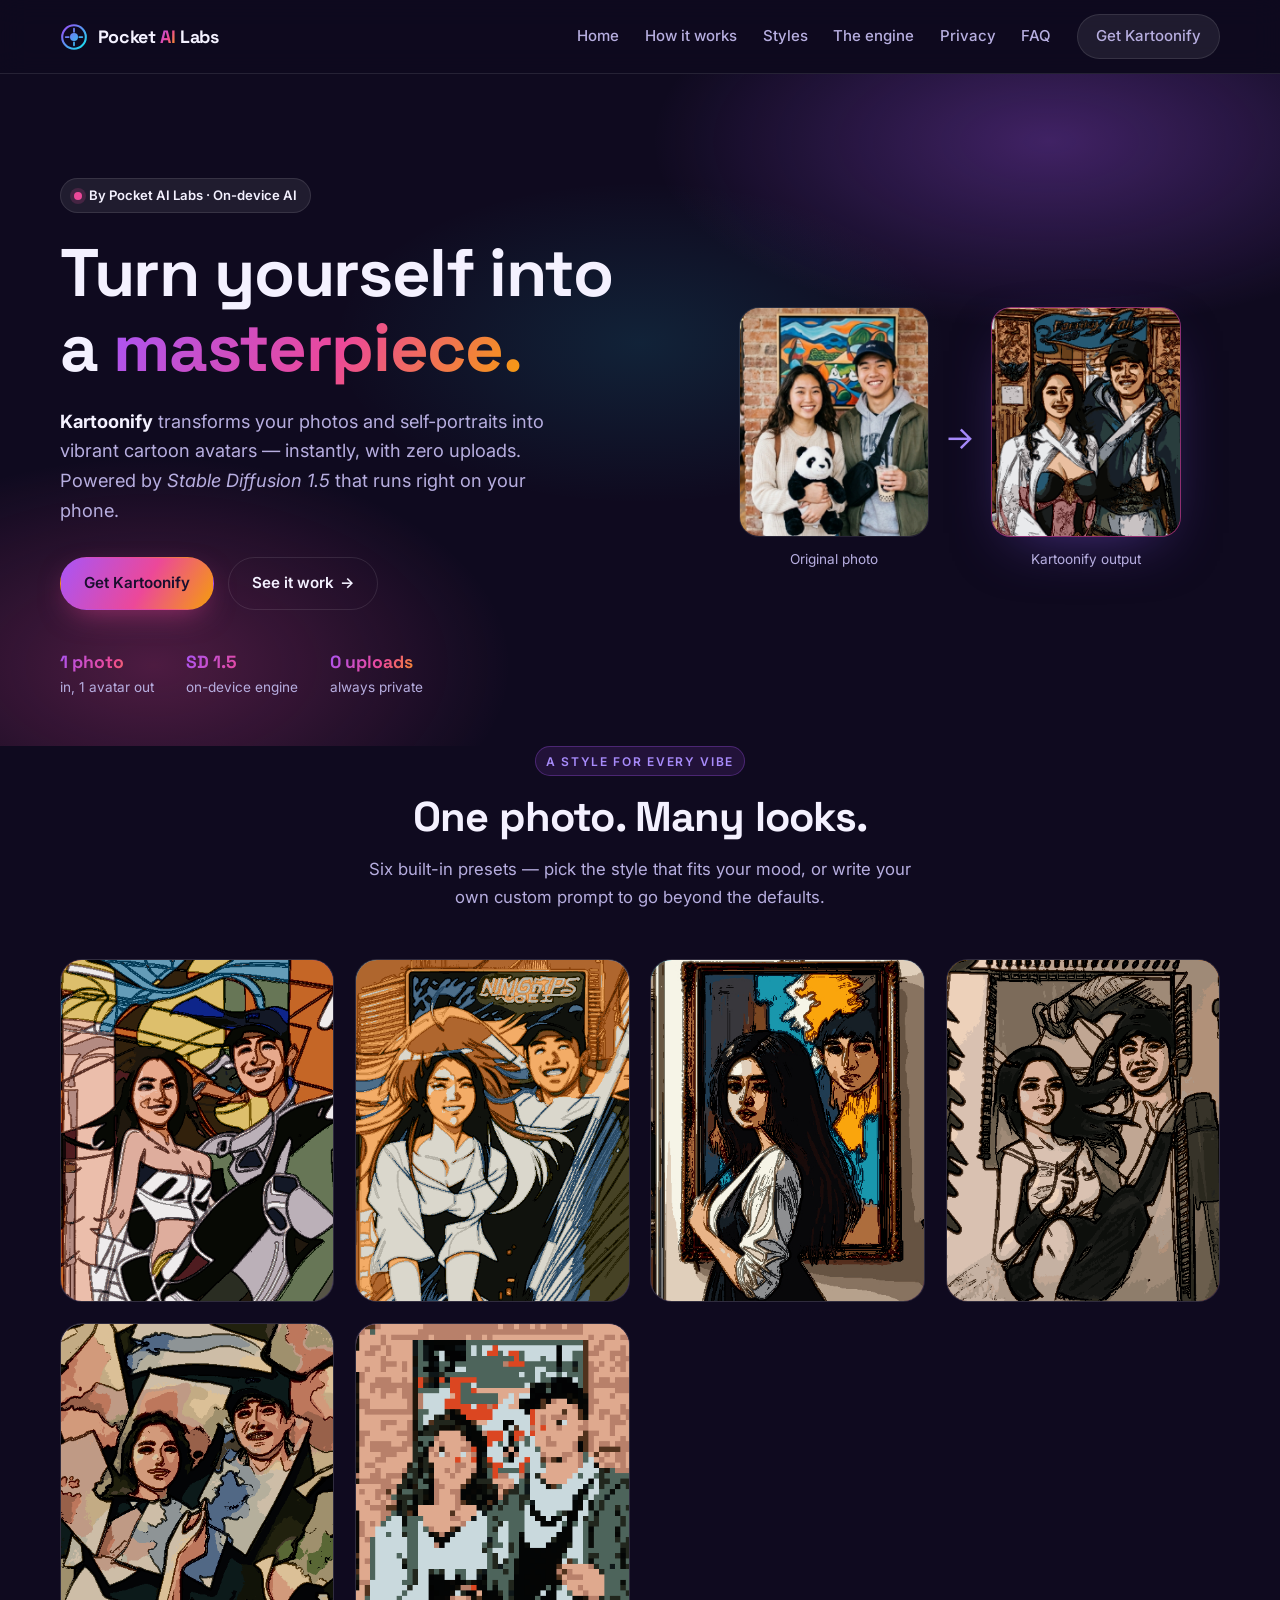
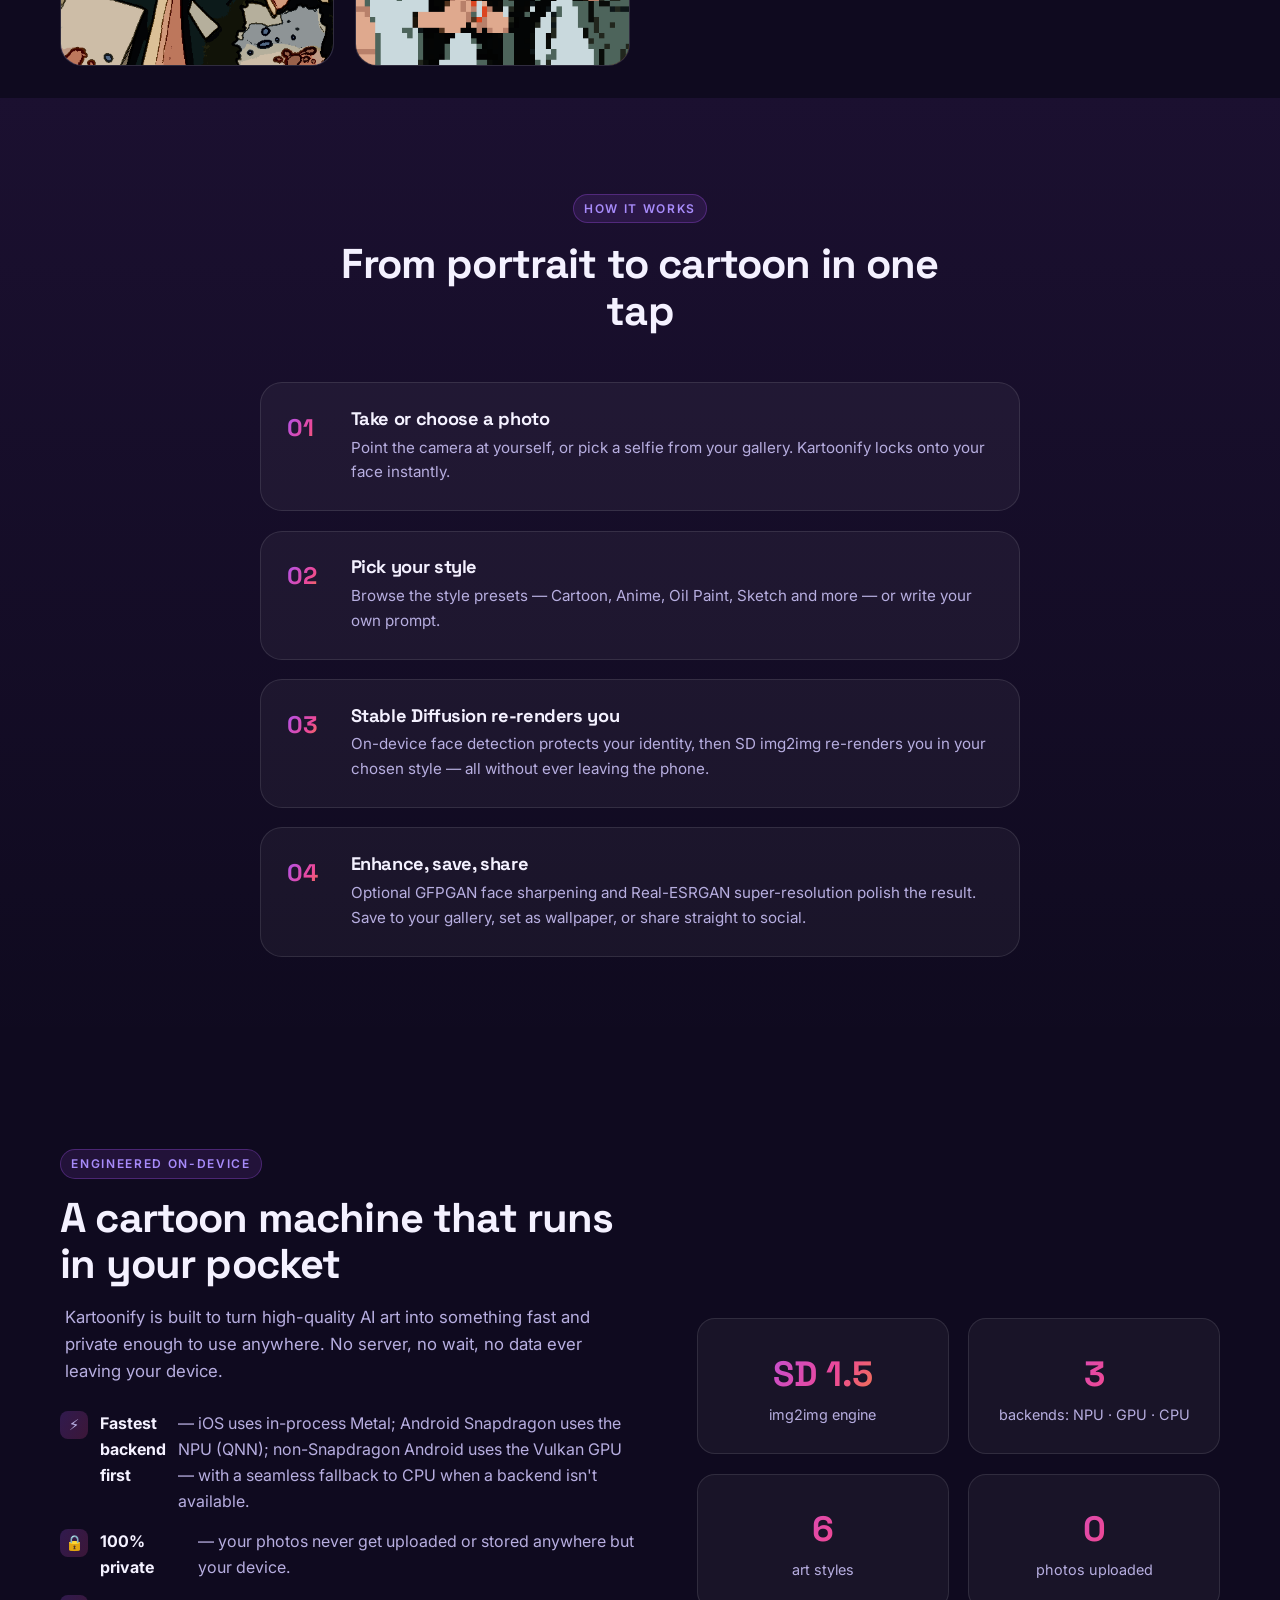
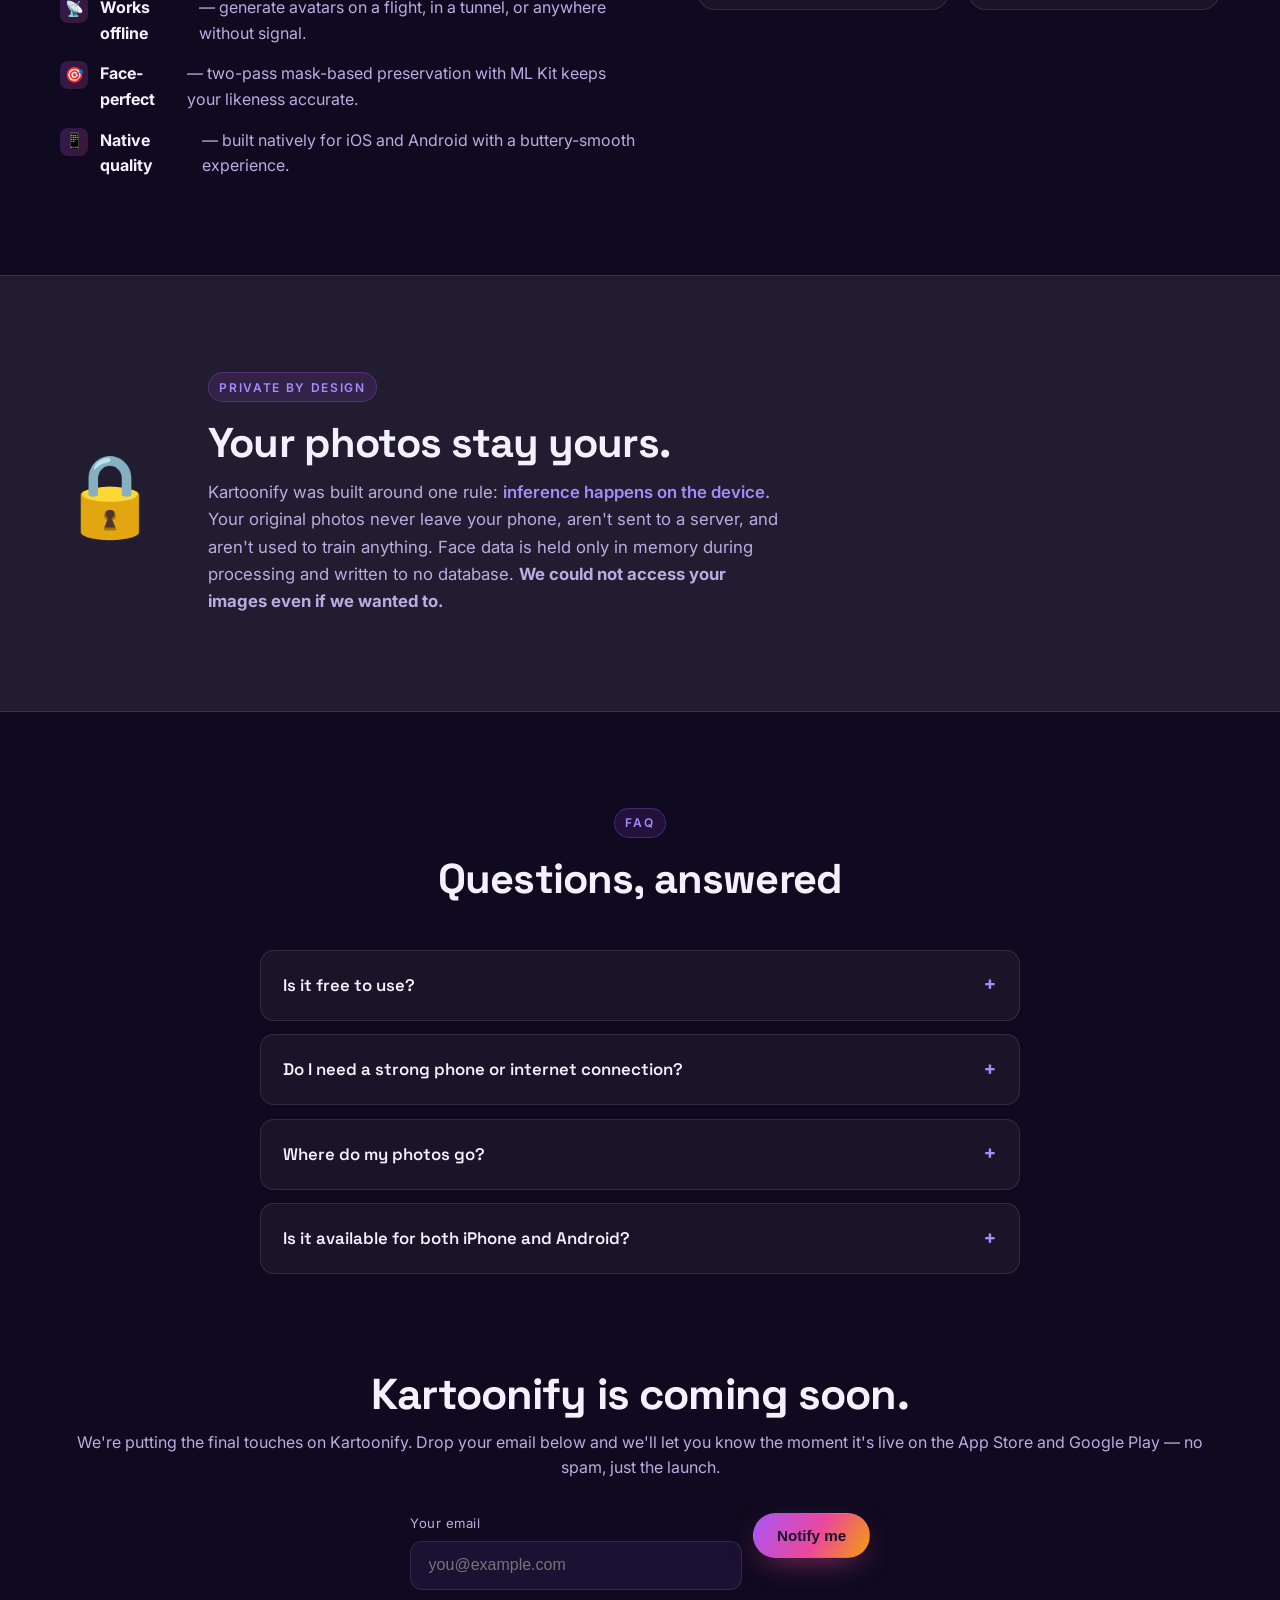
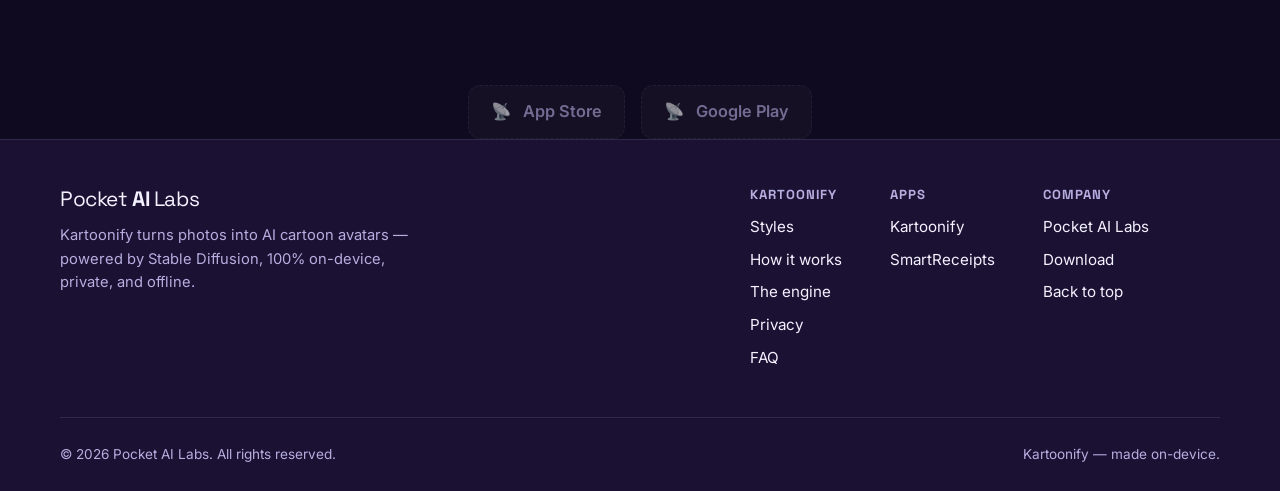
==== cartoonify.html @ 5938d462 "Initial commit" ====
<!DOCTYPE html>
<html lang="en">
<head>
  <meta charset="UTF-8" />
  <meta name="viewport" content="width=device-width, initial-scale=1.0" />
  <meta name="description" content="Kartoonify turns your photos and self-portraits into stunning AI cartoons — driven by Stable Diffusion 1.5, running entirely on-device on iPhone or Android, instantly and privately." />
  <meta name="theme-color" content="#7C3AED" />
  <title>Kartoonify — AI Cartoon Avatars · by Pocket AI Labs</title>
  <link rel="preconnect" href="https://fonts.googleapis.com" />
  <link rel="preconnect" href="https://fonts.gstatic.com" crossorigin />
  <link href="https://fonts.googleapis.com/css2?family=Inter:wght@400;500;600;700;800&family=Space+Grotesk:wght@500;600;700;800&display=swap" rel="stylesheet" />
  <link rel="stylesheet" href="cartoonify.css" />
</head>
<body>
  <header class="site-header">
    <div class="container header-inner">
      <a href="index.html" class="brand" aria-label="Pocket AI Labs home">
        <span class="brand-mark" aria-hidden="true">
          <svg viewBox="0 0 32 32" width="28" height="28" fill="none">
            <circle cx="16" cy="16" r="13.5" stroke="url(#g)" stroke-width="2.4"/>
            <circle cx="16" cy="16" r="4.6" fill="url(#g)"/>
            <path d="M16 6.5v3.5M16 22v3.5M6.5 16H10M22 16h3.5" stroke="url(#g)" stroke-width="2" stroke-linecap="round"/>
            <defs>
              <linearGradient id="g" x1="6" y1="6" x2="26" y2="26" gradientUnits="userSpaceOnUse">
                <stop stop-color="#8B5CF6"/><stop offset="1" stop-color="#22D3EE"/>
              </linearGradient>
            </defs>
          </svg>
        </span>
        <span class="brand-name">Pocket <b>AI</b> Labs</span>
      </a>

      <nav class="main-nav" id="mainNav" aria-label="Site">
        <a href="index.html">Home</a>
        <a href="#how">How it works</a>
        <a href="#styles">Styles</a>
        <a href="#engine">The engine</a>
        <a href="#privacy">Privacy</a>
        <a href="#faq">FAQ</a>
        <a href="#get" class="btn btn-sm btn-soft">Get Kartoonify</a>
      </nav>

      <button class="nav-toggle" id="navToggle" aria-expanded="false" aria-controls="mainNav" aria-label="Toggle menu">
        <span></span><span></span><span></span>
      </button>
    </div>
  </header>

  <main>
    <!-- Hero -->
    <section class="hero">
      <div class="hero-glow" aria-hidden="true"></div>
      <div class="container hero-inner">
        <div class="hero-copy">
          <span class="pill"><span class="pill-dot" aria-hidden="true"></span> By Pocket AI Labs · On-device AI</span>
          <h1>Turn yourself into a <span class="grad-text">masterpiece.</span></h1>
          <p class="lede">
            <strong>Kartoonify</strong> transforms your photos and self-portraits into vibrant
            cartoon avatars &mdash; instantly, with zero uploads. Powered by <em>Stable Diffusion
            1.5</em> that runs right on your phone.
          </p>
          <div class="hero-cta">
            <a href="#get" class="btn btn-primary">Get Kartoonify</a>
            <a href="#preview" class="btn btn-ghost">See it work <span aria-hidden="true">&rarr;</span></a>
          </div>
          <ul class="hero-points">
            <li><b>1 photo</b><span>in, 1 avatar out</span></li>
            <li><b>SD 1.5</b><span>on-device engine</span></li>
            <li><b>0 uploads</b><span>always private</span></li>
          </ul>
        </div>

        <div class="hero-visual" id="preview" aria-label="Before and after preview">
          <div class="comparison">
            <figure class="compare-side before">
              <img class="avatar-placeholder" src="assets/images/kartoonify/original_512.png" alt="Original photo used in the Cartoonify demo" width="190" height="230" loading="lazy" />
              <figcaption>Original photo</figcaption>
            </figure>
            <div class="arrow" aria-hidden="true">&rarr;</div>
            <figure class="compare-side after">
              <img class="avatar-placeholder filled" src="assets/images/kartoonify/fantasy_512.png" alt="Kartoonify output rendered from the original photo" width="190" height="230" loading="lazy" />
              <figcaption>Kartoonify output</figcaption>
            </figure>
          </div>
        </div>
      </div>
    </section>

    <!-- Style gallery -->
    <section class="container gallery-session" id="styles">
      <div class="section-head">
        <span class="kicker">A style for every vibe</span>
        <h2>One photo. Many looks.</h2>
        <p class="section-sub">Six built-in presets &mdash; pick the style that fits your mood, or write your own custom prompt to go beyond the defaults.</p>
      </div>
      <div class="style-grid">
        <figure class="style-card s1"><img class="style-img" src="assets/images/kartoonify/cartoon_512.png" alt="Cartoon style output" width="220" height="275" loading="lazy" /><figcaption><b>Cartoon</b><span>Blocky colors &amp; crisp outlines</span></figcaption></figure>
        <figure class="style-card s2"><img class="style-img" src="assets/images/kartoonify/anime_512.png" alt="Anime style output" width="220" height="275" loading="lazy" /><figcaption><b>Anime</b><span>Bright-eyed, big-haired animation</span></figcaption></figure>
        <figure class="style-card s3"><img class="style-img" src="assets/images/kartoonify/oil_painting_512.png" alt="Oil Paint style output" width="220" height="275" loading="lazy" /><figcaption><b>Oil Paint</b><span>Rich, textured painterly strokes</span></figcaption></figure>
        <figure class="style-card s4"><img class="style-img" src="assets/images/kartoonify/sketch_512.png" alt="Sketch style output" width="220" height="275" loading="lazy" /><figcaption><b>Sketch</b><span>Finely rendered graphite line-art</span></figcaption></figure>
        <figure class="style-card s5"><img class="style-img" src="assets/images/kartoonify/water_color_512.png" alt="Water Color style output" width="220" height="275" loading="lazy" /><figcaption><b>Water Color</b><span>Soft, blended watercolor washes</span></figcaption></figure>
        <figure class="style-card s6"><img class="style-img" src="assets/images/kartoonify/pixel_art_512.png" alt="Pixel Art style output" width="220" height="275" loading="lazy" /><figcaption><b>Pixel Art</b><span>Retro 8-bit style pixelation</span></figcaption></figure>
      </div>
    </section>

    <!-- How it works -->
    <section class="session dark" id="how">
      <div class="container">
        <div class="section-head">
          <span class="kicker">How it works</span>
          <h2>From portrait to cartoon in one tap</h2>
        </div>
        <ol class="steps">
          <li class="step">
            <span class="step-n">01</span>
            <div>
              <h3>Take or choose a photo</h3>
              <p>Point the camera at yourself, or pick a selfie from your gallery. Kartoonify locks onto your face instantly.</p>
            </div>
          </li>
          <li class="step">
            <span class="step-n">02</span>
            <div>
              <h3>Pick your style</h3>
              <p>Browse the style presets — Cartoon, Anime, Oil Paint, Sketch and more — or write your own prompt.</p>
            </div>
          </li>
          <li class="step">
            <span class="step-n">03</span>
            <div>
              <h3>Stable Diffusion re-renders you</h3>
              <p>On-device face detection protects your identity, then SD img2img re-renders you in your chosen style &mdash; all without ever leaving the phone.</p>
            </div>
          </li>
          <li class="step">
            <span class="step-n">04</span>
            <div>
              <h3>Enhance, save, share</h3>
              <p>Optional GFPGAN face sharpening and Real-ESRGAN super-resolution polish the result. Save to your gallery, set as wallpaper, or share straight to social.</p>
            </div>
          </li>
        </ol>
      </div>
    </section>

    <!-- Engine / performance -->
    <section class="session perf" id="engine">
      <div class="container perf-inner">
        <div class="perf-copy">
          <span class="kicker">Engineered on-device</span>
          <h2>A cartoon machine that runs in your pocket</h2>
          <p class="section-sub">
            Kartoonify is built to turn high-quality AI art into something fast and private
            enough to use anywhere. No server, no wait, no data ever leaving your device.
          </p>
          <ul class="check-list">
            <li><span class="tick" aria-hidden="true">⚡</span> <b>Fastest backend first</b> &mdash; iOS uses in-process Metal; Android Snapdragon uses the NPU (QNN); non-Snapdragon Android uses the Vulkan GPU — with a seamless fallback to CPU when a backend isn't available.</li>
            <li><span class="tick" aria-hidden="true">🔒</span> <b>100% private</b> &mdash; your photos never get uploaded or stored anywhere but your device.</li>
            <li><span class="tick" aria-hidden="true">📡</span> <b>Works offline</b> &mdash; generate avatars on a flight, in a tunnel, or anywhere without signal.</li>
            <li><span class="tick" aria-hidden="true">🎯</span> <b>Face-perfect</b> &mdash; two-pass mask-based preservation with ML Kit keeps your likeness accurate.</li>
            <li><span class="tick" aria-hidden="true">📱</span> <b>Native quality</b> &mdash; built natively for iOS and Android with a buttery-smooth experience.</li>
          </ul>
        </div>
        <div class="perf-stats">
          <div class="stat"><b>SD 1.5</b><span>img2img engine</span></div>
          <div class="stat"><b>3</b><span>backends: NPU · GPU · CPU</span></div>
          <div class="stat"><b>6</b><span>art styles</span></div>
          <div class="stat"><b>0</b><span>photos uploaded</span></div>
        </div>
      </div>
    </section>

    <!-- Privacy -->
    <section class="session privacy" id="privacy">
      <div class="container privacy-inner">
        <div class="privacy-ico" aria-hidden="true">🔒</div>
        <div>
          <span class="kicker">Private by design</span>
          <h2>Your photos stay yours.</h2>
          <p class="section-sub">
            Kartoonify was built around one rule: <em>inference happens on the device.</em>
            Your original photos never leave your phone, aren't sent to a server, and aren't
            used to train anything. Face data is held only in memory during processing and
            written to no database. <strong>We could not access your images even if we wanted to.</strong>
          </p>
        </div>
      </div>
    </section>

    <!-- FAQ -->
    <section class="session faq" id="faq">
      <div class="container narrow">
        <div class="section-head">
          <span class="kicker">FAQ</span>
          <h2>Questions, answered</h2>
        </div>
        <div class="faq-list">
          <details class="faq-item">
            <summary>Is it free to use?</summary>
            <p>Kartoonify is free to download with a set of starter styles. Unlock every preset and unlimited generations with a one-time purchase.</p>
          </details>
          <details class="faq-item">
            <summary>Do I need a strong phone or internet connection?</summary>
            <p>Nope. The AI runs entirely on your device via its fastest engine (Metal, NPU, or GPU) and automatically falls back to the CPU on older phones. It works fully offline — on first launch it downloads the ~1&nbsp;GB model once, then everything runs locally.</p>
          </details>
          <details class="faq-item">
            <summary>Where do my photos go?</summary>
            <p>Nowhere. All processing happens on your phone &mdash; no uploads, no cloud storage. Generated avatars live only in your camera roll, and any analytics are limited to non-image usage data.</p>
          </details>
          <details class="faq-item">
            <summary>Is it available for both iPhone and Android?</summary>
            <p>Yes. Kartoonify is built natively for iOS and Android, so you get the same private, on-device experience on either platform.</p>
          </details>
        </div>
      </div>
    </section>

    <!-- CTA -->
    <section class="section cta" id="get">
      <div class="container cta-inner">
        <h2>Kartoonify is coming soon.</h2>
        <p>We're putting the final touches on Kartoonify. Drop your email below and we'll let you know the moment it's live on the App Store and Google Play &mdash; no spam, just the launch.</p>
        <form class="notify-form" id="notifyForm" novalidate>
          <div class="field">
            <label for="notifyEmail">Your email</label>
            <input type="email" id="notifyEmail" name="notifyEmail" placeholder="you@example.com" autocomplete="email" required aria-label="Email for launch notification" />
            <span class="form-error" id="notifyError" role="alert"></span>
          </div>
          <button type="submit" class="btn btn-primary btn-lg">Notify me</button>
        </form>
        <p class="form-status" id="notifyStatus" role="status"></p>
        <div class="store-buttons">
          <span class="store-btn disabled" aria-label="Coming soon to the Apple App Store">
            <span aria-hidden="true">&#128225;</span>
            <span>App Store</span>
          </span>
          <span class="store-btn disabled" aria-label="Coming soon to Google Play">
            <span aria-hidden="true">&#128225;</span>
            <span>Google Play</span>
          </span>
        </div>
      </div>
    </section>
  </main>

  <footer class="site-footer">
    <div class="container footer-inner">
      <div class="footer-brand">
        <a href="index.html" class="brand-name">Pocket <b>AI</b> Labs</a>
        <p>Kartoonify turns photos into AI cartoon avatars &mdash; powered by Stable Diffusion, 100% on-device, private, and offline.</p>
      </div>
      <nav class="footer-nav" aria-label="Footer">
        <div>
          <h4>Kartoonify</h4>
          <a href="#styles">Styles</a>
          <a href="#how">How it works</a>
          <a href="#engine">The engine</a>
          <a href="#privacy">Privacy</a>
          <a href="#faq">FAQ</a>
        </div>
        <div>
          <h4>Apps</h4>
          <a href="cartoonify.html">Kartoonify</a>
          <a href="smartreceipts.html">SmartReceipts</a>
        </div>
        <div>
          <h4>Company</h4>
          <a href="index.html">Pocket AI Labs</a>
          <a href="#get">Download</a>
          <a href="#top">Back to top</a>
        </div>
      </nav>
    </div>
    <div class="container footer-bottom">
      <p>&copy; <span id="year"></span> Pocket AI Labs. All rights reserved.</p>
      <p class="footer-note">Kartoonify — made on-device.</p>
    </div>
  </footer>

  <script src="js/main.js"></script>
</body>
</html>
---- cartoonify.css ----
/* Kartoonify page — dedicated stylesheet (no dependency on homepage styles) */

:root {
  --bg: #0f0a1f;
  --bg-2: #1a1133;
  --surface: rgba(255, 255, 255, 0.045);
  --surface-2: rgba(255, 255, 255, 0.075);
  --line: rgba(255, 255, 255, 0.1);
  --text: #f4f1ff;
  --muted: #b7aee0;
  --violet: #8b5cf6;
  --violet-2: #a78bfa;
  --pink: #ec4899;
  --cyan: #22d3ee;
  --grad: linear-gradient(120deg, #a855f7 0%, #ec4899 55%, #f59e0b 100%);
  --grad-soft: linear-gradient(120deg, rgba(168,85,247,0.22), rgba(236,72,153,0.2));
  --radius: 22px;
  --maxw: 1160px;
  --ease: cubic-bezier(0.22, 1, 0.36, 1);
  --shadow: 0 20px 60px -24px rgba(138, 92, 246, 0.5);
  --shadow-sm: 0 8px 26px -14px rgba(0, 0, 0, 0.6);
}

* { box-sizing: border-box; margin: 0; padding: 0; }
html { scroll-behavior: smooth; }

body {
  font-family: "Inter", system-ui, -apple-system, sans-serif;
  background: var(--bg);
  color: var(--text);
  line-height: 1.62;
  -webkit-font-smoothing: antialiased;
  overflow-x: hidden;
}

.container { width: min(var(--maxw), 92%); margin-inline: auto; }
.container.narrow { max-width: 760px; }

h1, h2, h3, h4, .brand-name {
  font-family: "Space Grotesk", "Inter", sans-serif;
  line-height: 1.12; letter-spacing: -0.02em;
}

a { color: inherit; text-decoration: none; }

.grad-text {
  background: var(--grad);
  -webkit-background-clip: text; background-clip: text; color: transparent;
}

/* ---------- Buttons ---------- */
.btn {
  display: inline-flex; align-items: center; justify-content: center; gap: 0.4em;
  font-weight: 600; font-size: 0.95rem; padding: 0.85em 1.5em; border-radius: 999px;
  cursor: pointer; border: 1px solid transparent;
  transition: transform 0.25s var(--ease), box-shadow 0.25s var(--ease), background 0.25s;
  white-space: nowrap;
}
.btn:active { transform: translateY(1px) scale(0.99); }
.btn-primary {
  background: var(--grad); color: #1a0f2e;
  box-shadow: 0 10px 30px -10px rgba(236, 72, 153, 0.6);
}
.btn-primary:hover { transform: translateY(-2px); box-shadow: 0 16px 40px -10px rgba(168, 85, 247, 0.7); }
.btn-ghost { background: transparent; border-color: var(--line); color: var(--text); }
.btn-ghost:hover { border-color: var(--violet-2); background: var(--surface); }
.btn-sm { padding: 0.6em 1.2em; font-size: 0.88rem; }
.btn-soft {
  background: var(--surface-2); border-color: var(--line); color: var(--text);
}
.btn-soft:hover { background: var(--violet-2); color: #1a0f2e; transform: translateY(-2px); }

/* ---------- Header ---------- */
.site-header {
  position: sticky; top: 0; z-index: 50;
  backdrop-filter: blur(14px);
  background: rgba(15, 10, 31, 0.72);
  border-bottom: 1px solid var(--line);
}
.header-inner { display: flex; align-items: center; justify-content: space-between; padding: 0.9rem 0; gap: 1rem; }
.brand { display: flex; align-items: center; gap: 0.6rem; font-weight: 700; font-size: 1.12rem; }
.brand b { background: var(--grad); -webkit-background-clip: text; background-clip: text; color: transparent; }
.brand-mark { display: grid; place-items: center; }
.main-nav { display: flex; gap: 1.6rem; align-items: center; }
.main-nav a { color: var(--muted); font-weight: 500; font-size: 0.94rem; transition: color 0.2s; }
.main-nav a:hover { color: var(--text); }
.nav-toggle { display: none; flex-direction: column; gap: 5px; background: none; border: 0; cursor: pointer; padding: 6px; }
.nav-toggle span { width: 24px; height: 2px; background: var(--text); border-radius: 2px; transition: 0.3s; }

/* ---------- Hero ---------- */
.hero { position: relative; padding: clamp(3.5rem, 9vw, 6.5rem) 0 3rem; overflow: hidden; }
.hero-glow {
  position: absolute; inset: 0; z-index: -1; pointer-events: none;
  background:
    radial-gradient(50% 45% at 82% 10%, rgba(168, 85, 247, 0.32), transparent 62%),
    radial-gradient(45% 50% at 12% 88%, rgba(236, 72, 153, 0.28), transparent 62%),
    radial-gradient(40% 40% at 50% 40%, rgba(34, 211, 238, 0.12), transparent 60%);
}
.hero-inner { display: grid; grid-template-columns: 1.05fr 0.95fr; gap: clamp(2rem, 5vw, 4rem); align-items: center; }
.pill {
  display: inline-flex; align-items: center; gap: 0.5em; font-size: 0.82rem; font-weight: 600;
  color: var(--text); background: var(--surface-2); border: 1px solid var(--line);
  padding: 0.45em 1em; border-radius: 999px; margin-bottom: 1.4rem;
}
.pill-dot { width: 8px; height: 8px; border-radius: 50%; background: var(--pink); box-shadow: 0 0 0 4px rgba(236, 72, 153, 0.18); }
.hero-copy h1 { font-size: clamp(2.6rem, 6vw, 4.2rem); margin-bottom: 1.3rem; }
.lede { font-size: 1.14rem; color: var(--muted); max-width: 47ch; margin-bottom: 2rem; }
.lede strong { color: var(--text); font-weight: 700; }
.hero-cta { display: flex; gap: 0.9rem; flex-wrap: wrap; margin-bottom: 2.4rem; }
.hero-points { display: flex; gap: 2rem; flex-wrap: wrap; list-style: none; }
.hero-points li { display: flex; flex-direction: column; }
.hero-points b { font-family: "Space Grotesk", sans-serif; font-size: 1.1rem; background: var(--grad); -webkit-background-clip: text; background-clip: text; color: transparent; }
.hero-points span { color: var(--muted); font-size: 0.85rem; }

/* Comparison preview */
.hero-visual { display: grid; place-items: center; }
.comparison { display: flex; align-items: center; gap: 1rem; }
.compare-side { text-align: center; }
.compare-side figure { margin: 0; }
.avatar-placeholder {
  width: 190px; height: 230px; border-radius: 20px;
  background: var(--surface-2); border: 1px solid var(--line);
  display: grid; place-items: center; font-size: 4.5rem;
  transition: transform 0.35s var(--ease);
  object-fit: cover;
  object-position: center top;
}
.avatar-placeholder { background-size: cover; background-position: center; }
.avatar-placeholder[src] { background: none; padding: 0; }
.compare-side.after .avatar-placeholder {
  background: var(--grad-soft); border-color: rgba(236, 72, 153, 0.5);
  box-shadow: var(--shadow);
}
.avatar-placeholder.filled {
  background: var(--grad);
  background-image: radial-gradient(circle at 50% 30%, rgba(255,255,255,0.35), rgba(255,255,255,0.15));
}
.compare-side figcaption { margin-top: 0.7rem; font-size: 0.85rem; color: var(--muted); }
.arrow { font-size: 2rem; color: var(--violet-2); }

/* ---------- Section heads ---------- */
.section-head { text-align: center; max-width: 600px; margin: 0 auto clamp(2rem, 5vw, 3rem); }
.section-head h2 { font-size: clamp(1.8rem, 4vw, 2.6rem); margin-bottom: 1rem; }
.section-sub { color: var(--muted); font-size: 1.05rem; max-width: 52ch; margin-inline: auto; }
.kicker {
  display: inline-block; font-size: 0.75rem; font-weight: 600;
  letter-spacing: 0.14em; text-transform: uppercase; color: var(--violet-2);
  background: rgba(168, 85, 247, 0.12); border: 1px solid rgba(168, 85, 247, 0.3);
  padding: 0.35em 0.85em; border-radius: 999px; margin-bottom: 1.1rem;
}

.session { padding: clamp(3.5rem, 8vw, 6rem) 0; }

/* ---------- Style gallery ---------- */
.gallery-session { padding-bottom: 2rem; }
.style-grid { display: grid; grid-template-columns: repeat(auto-fit, minmax(220px, 1fr)); gap: 1.3rem; }
.style-img {
  position: absolute; inset: 0; width: 100%; height: 100%;
  object-fit: cover; object-position: center; display: block;
  transition: transform 0.35s var(--ease);
}
.style-card:hover .style-img { transform: scale(1.06); }
.style-card {
  position: relative; border-radius: var(--radius); overflow: hidden;
  background: var(--surface); border: 1px solid var(--line);
  aspect-ratio: 4 / 5; cursor: pointer;
  display: flex; flex-direction: column; justify-content: flex-end;
  transition: transform 0.35s var(--ease), box-shadow 0.35s var(--ease);
}
.style-card::before { content: ""; position: absolute; inset: 0; z-index: -1; }
.style-emoji {
  position: absolute; top: 12%; left: 50%; transform: translateX(-50%);
  font-size: 3.6rem; filter: drop-shadow(0 6px 14px rgba(0,0,0,0.4));
  transition: transform 0.35s var(--ease);
}
.style-card:hover .style-emoji { transform: translateX(-50%) scale(1.12) rotate(-3deg); }
.style-card:hover { transform: translateY(-8px); box-shadow: var(--shadow); }
.style-card figcaption {
  padding: 1.4rem; background: linear-gradient(to top, rgba(15,10,31,0.95), rgba(15,10,31,0));
}
.style-card figcaption b { display: block; font-family: "Space Grotesk", sans-serif; font-size: 1.15rem; margin-bottom: 0.25rem; }
.style-card figcaption span { font-size: 0.85rem; color: var(--muted); }

.s1::before { background: linear-gradient(150deg, #f43f5e, #8b5cf6); }
.s2::before { background: linear-gradient(150deg, #38bdf8, #a855f7); }
.s3::before { background: linear-gradient(150deg, #22d3ee, #ec4899); }
.s4::before { background: linear-gradient(150deg, #f59e0b, #ef4444); }
.s5::before { background: linear-gradient(150deg, #c4b5fd, #6366f1); }
.s6::before { background: linear-gradient(150deg, #f0abfc, #f59e0b); }

/* ---------- How it steps ---------- */
.dark { background: linear-gradient(180deg, rgba(168,85,247,0.08), transparent); }
.steps { list-style: none; display: grid; gap: 1.2rem; max-width: 760px; margin: 0 auto; }
.step { display: flex; gap: 1.4rem; align-items: flex-start; background: var(--surface); border: 1px solid var(--line); border-radius: var(--radius); padding: 1.6rem; transition: transform 0.3s var(--ease), border-color 0.3s; }
.step:hover { transform: translateX(6px); border-color: rgba(168,85,247,0.5); }
.step-n { font-family: "Space Grotesk", sans-serif; font-size: 1.5rem; font-weight: 700; background: var(--grad); -webkit-background-clip: text; background-clip: text; color: transparent; min-width: 2.6ch; }
.step h3 { font-size: 1.14rem; margin-bottom: 0.4rem; }
.step p { color: var(--muted); font-size: 0.95rem; }

/* ---------- Perf / why ---------- */
.perf-inner { display: grid; grid-template-columns: 1fr 0.9fr; gap: clamp(2rem, 5vw, 3.5rem); align-items: center; }
.perf-copy h2 { font-size: clamp(1.9rem, 4vw, 2.6rem); margin-bottom: 1rem; }
.perf-copy .kicker { margin-bottom: 1rem; }
.check-list { list-style: none; display: grid; gap: 0.9rem; margin-top: 1.6rem; }
.check-list li { display: flex; gap: 0.75rem; color: var(--muted); }
.check-list li .tick { flex: 0 0 auto; width: 28px; height: 28px; display: grid; place-items: center; border-radius: 8px; background: var(--grad-soft); font-size: 0.95rem; }
.check-list li b { color: var(--text); }
.perf-stats { display: grid; grid-template-columns: 1fr 1fr; gap: 1.2rem; }
.stat {
  background: var(--surface); border: 1px solid var(--line);
  border-radius: 18px; padding: 1.6rem; text-align: center;
  transition: transform 0.3s var(--ease), border-color 0.3s;
}
.stat:hover { transform: translateY(-4px); border-color: rgba(236,72,153,0.5); }
.stat b { font-family: "Space Grotesk", sans-serif; font-size: 2.2rem; display: block; background: var(--grad); -webkit-background-clip: text; background-clip: text; color: transparent; }
.stat span { color: var(--muted); font-size: 0.9rem; }

/* ---------- Privacy ---------- */
.privacy { background: var(--surface-2); border-block: 1px solid var(--line); }
.privacy-inner { display: flex; align-items: center; gap: clamp(1.5rem, 4vw, 3rem); }
.privacy-ico { flex: 0 0 auto; font-size: 5rem; }
.privacy-inner h2 { font-size: clamp(1.8rem, 4vw, 2.6rem); margin-bottom: 0.8rem; }
.privacy-inner em { color: var(--violet-2); font-style: normal; font-weight: 600; }

/* ---------- FAQ ---------- */
.faq-list { display: grid; gap: 0.85rem; }
.faq-item { background: var(--surface); border: 1px solid var(--line); border-radius: 14px; padding: 0.2rem 1.4rem; transition: border-color 0.2s; }
.faq-item[open] { border-color: rgba(168,85,247,0.5); }
.faq-item summary { cursor: pointer; list-style: none; font-weight: 600; font-family: "Space Grotesk", sans-serif; font-size: 1.05rem; padding: 1.1rem 0; position: relative; padding-right: 2rem; }
.faq-item summary::-webkit-details-marker { display: none; }
.faq-item summary::after { content: "+"; position: absolute; right: 0; top: 50%; transform: translateY(-50%); font-size: 1.4rem; color: var(--violet-2); transition: transform 0.25s var(--ease); }
.faq-item[open] summary::after { transform: translateY(-50%) rotate(45deg); }
.faq-item p { color: var(--muted); font-size: 0.96rem; padding: 0 0 1.2rem; }

/* ---------- CTA ---------- */
.cta { text-align: center; }
.cta-inner h2 { font-size: clamp(1.9rem, 4vw, 2.7rem); margin-bottom: 0.7rem; }
.cta-inner > p { color: var(--muted); margin-bottom: 2rem; }
.store-buttons { display: flex; gap: 1rem; justify-content: center; flex-wrap: wrap; }
.store-btn {
  display: inline-flex; align-items: center; gap: 0.7em;
  background: var(--surface-2); border: 1px solid var(--line);
  border-radius: 12px; padding: 0.8em 1.4em; font-weight: 600;
  transition: transform 0.25s var(--ease), border-color 0.25s, background 0.25s;
}
.store-btn:hover { transform: translateY(-3px); border-color: var(--violet-2); background: var(--surface); }
.store-btn span { font-size: 1.02rem; }
.store-btn.disabled {
  cursor: default; opacity: 0.6; background: var(--surface);
  border-style: dashed; color: var(--muted);
}
.store-btn.disabled:hover { transform: none; border-color: var(--line); background: var(--surface); }
.store-btn.disabled span:first-child { filter: grayscale(0.7); }

/* Notify / coming-soon form */
.notify-form {
  max-width: 460px; margin: 1.6rem auto 1.6rem;
  display: flex; gap: 0.7rem; flex-wrap: wrap; align-items: flex-start;
}
.notify-form .field { flex: 1 1 240px; text-align: left; }
.notify-form .field label { display: block; font-size: 0.82rem; color: var(--muted); margin-bottom: 0.4rem; letter-spacing: 0.04em; }
.notify-form .field input {
  width: 100%; padding: 0.9em 1.1em; border-radius: 12px; font-size: 1rem;
  background: var(--bg-2); color: var(--text); border: 1px solid var(--line);
  transition: border-color 0.2s, box-shadow 0.2s;
}
.notify-form .field input:focus { outline: none; border-color: var(--violet); box-shadow: 0 0 0 4px rgba(168,85,247,0.16); }
.form-status { margin: 1rem auto 0; color: var(--violet-2); font-weight: 600; min-height: 1.2em; text-align: center; }
.form-error { display: block; color: #fb7185; font-size: 0.78rem; margin-top: 0.35rem; min-height: 1em; }
@media (max-width: 480px) {
  .notify-form { flex-direction: column; align-items: stretch; }
  .notify-form .btn { width: 100%; }
}

/* ---------- Footer ---------- */
.site-footer { border-top: 1px solid var(--line); padding-top: 3rem; background: var(--bg-2); }
.footer-inner { display: grid; grid-template-columns: 1.4fr 1fr; gap: 2rem; padding-bottom: 2.4rem; }
.footer-brand { display: flex; flex-direction: column; gap: 0.8rem; }
.footer-brand .brand-name { font-size: 1.3rem; }
.footer-brand p { color: var(--muted); font-size: 0.92rem; max-width: 40ch; }
.footer-nav { display: flex; gap: 3rem; }
.footer-nav h4 { font-size: 0.82rem; text-transform: uppercase; letter-spacing: 0.08em; color: var(--muted); margin-bottom: 0.8rem; }
.footer-nav a { display: block; margin-bottom: 0.5rem; font-size: 0.95rem; }
.footer-nav a:hover { color: var(--violet-2); }
.footer-bottom { display: flex; justify-content: space-between; flex-wrap: wrap; gap: 0.5rem; padding: 1.6rem 0; border-top: 1px solid var(--line); color: var(--muted); font-size: 0.85rem; }

/* Reveal on scroll */
.reveal { opacity: 0; transform: translateY(26px); transition: opacity 0.7s var(--ease), transform 0.7s var(--ease); }
.reveal.in { opacity: 1; transform: none; }

/* ---------- Responsive ---------- */
@media (max-width: 900px) {
  .hero-inner { grid-template-columns: 1fr; }
  .hero-visual { order: -1; margin-bottom: 1rem; }
  .comparison { gap: 0.6rem; }
  .avatar-placeholder { width: 150px; height: 185px; font-size: 3.4rem; }
  .perf-inner { grid-template-columns: 1fr; }
  .privacy-inner { grid-template-columns: 1fr; }
  .privacy-ico { font-size: 3.4rem; }
  .footer-inner { grid-template-columns: 1fr; }
}
@media (max-width: 640px) {
  .main-nav { display: none; }
  .nav-toggle { display: flex; }
  .main-nav.open {
    display: flex; flex-direction: column; position: absolute; top: 100%; left: 0; right: 0;
    background: var(--bg-2); border-bottom: 1px solid var(--line);
    padding: 1.2rem 5%; gap: 1.1rem;
  }
  .avatar-placeholder { width: 120px; height: 150px; font-size: 2.6rem; }
  .arrow { font-size: 1.4rem; }
  .perf-stats { grid-template-columns: 1fr 1fr; }
}
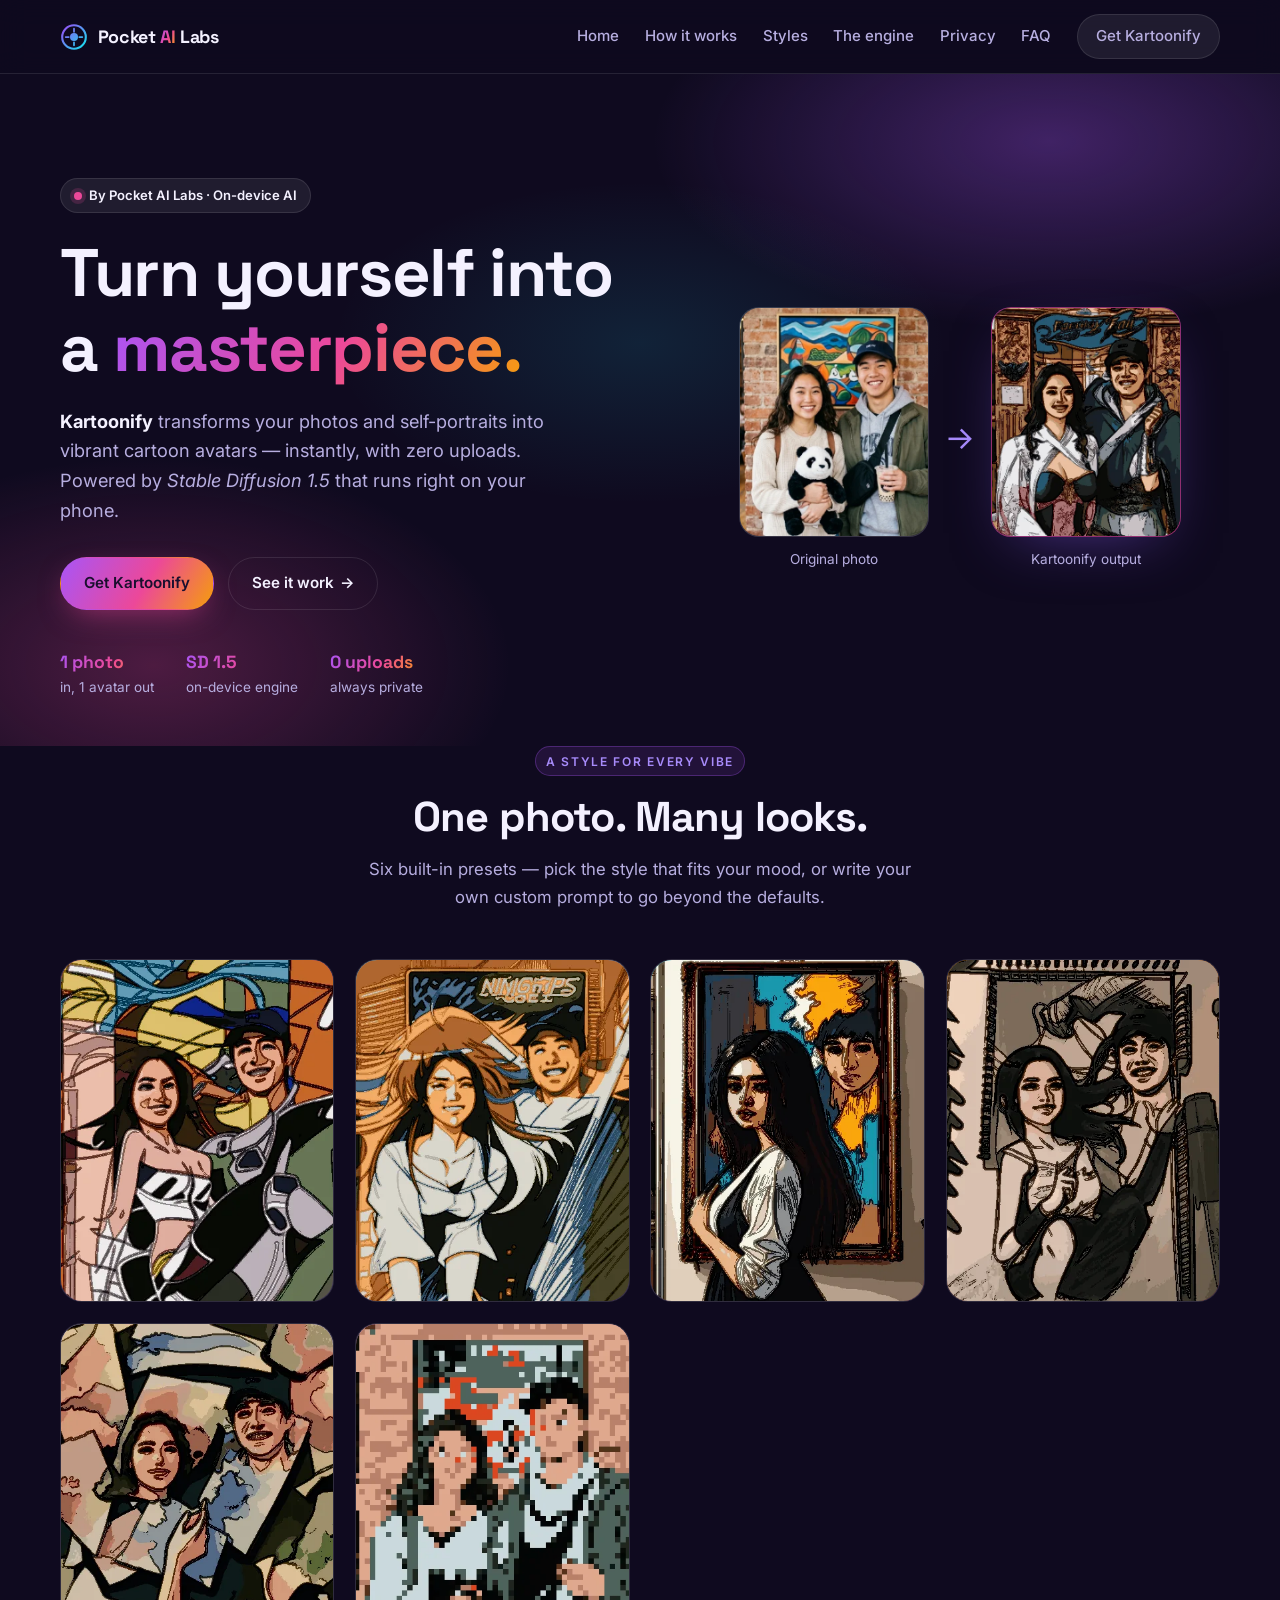
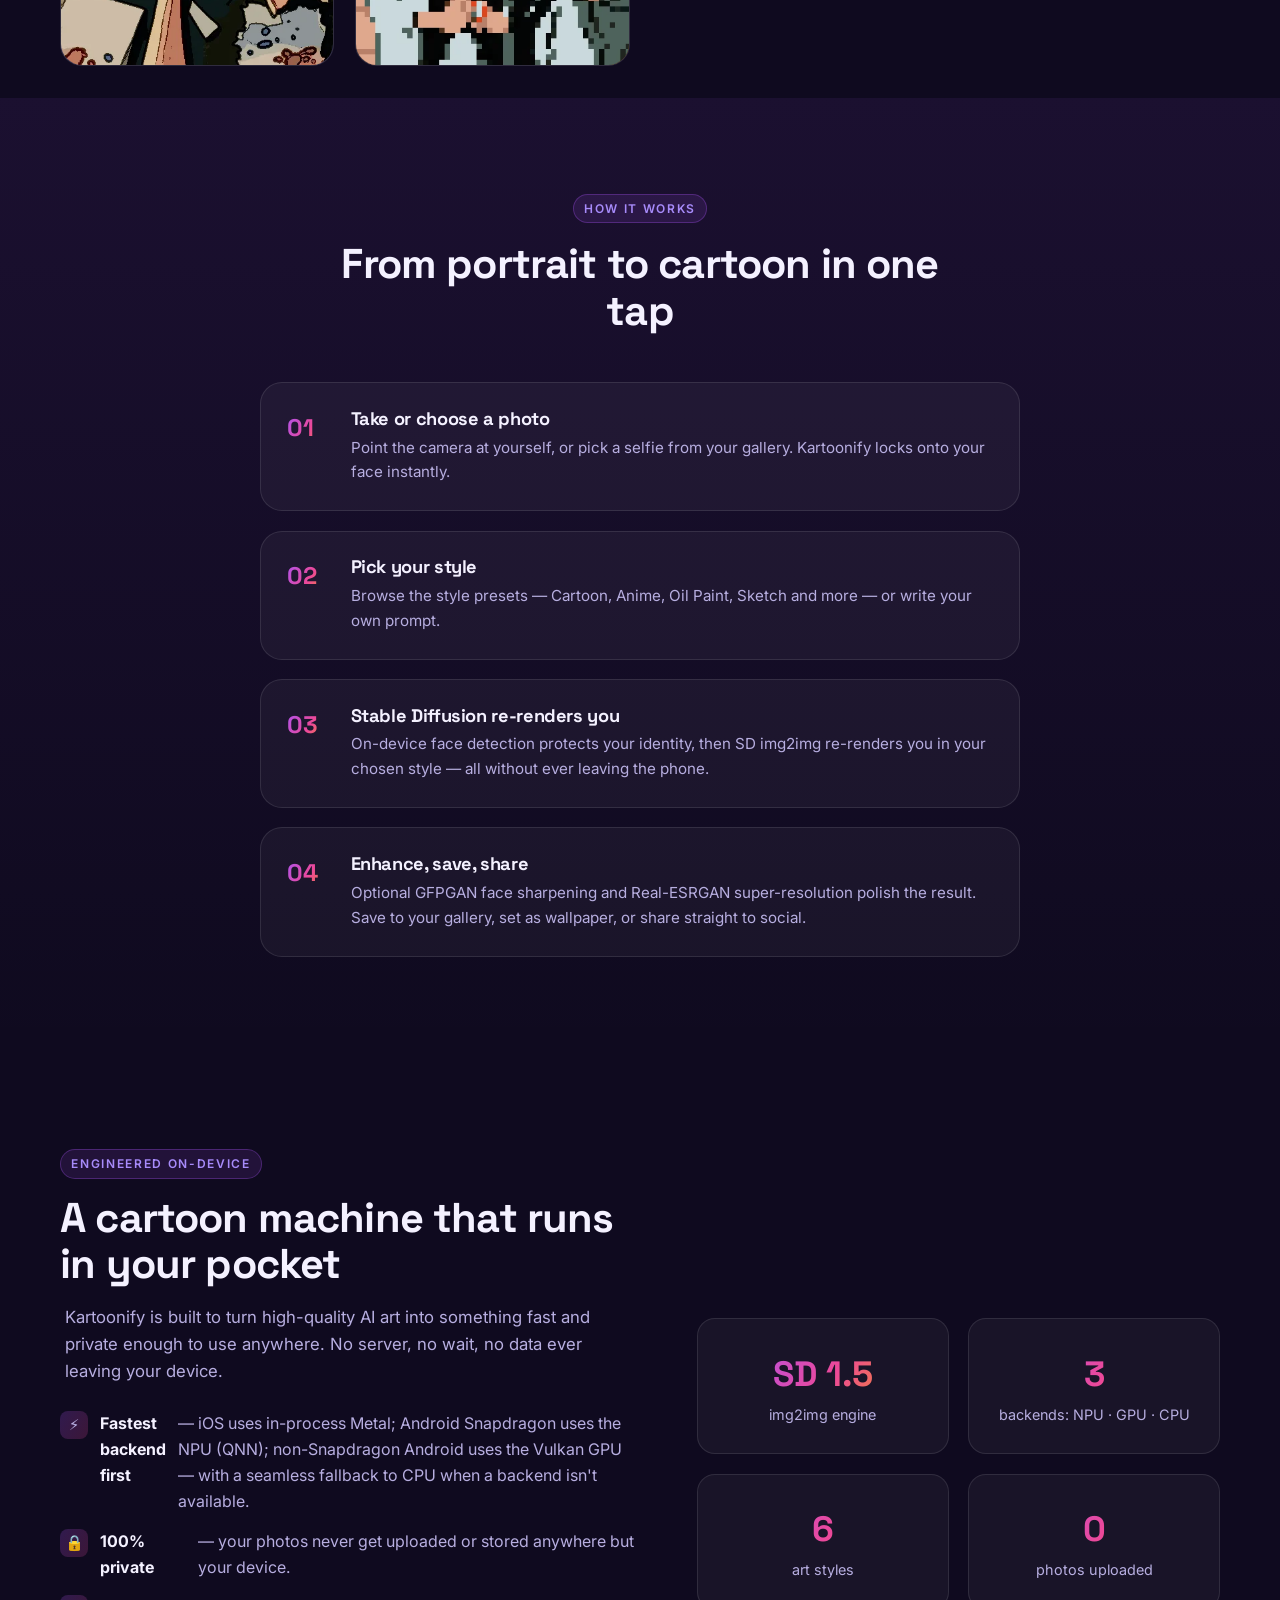
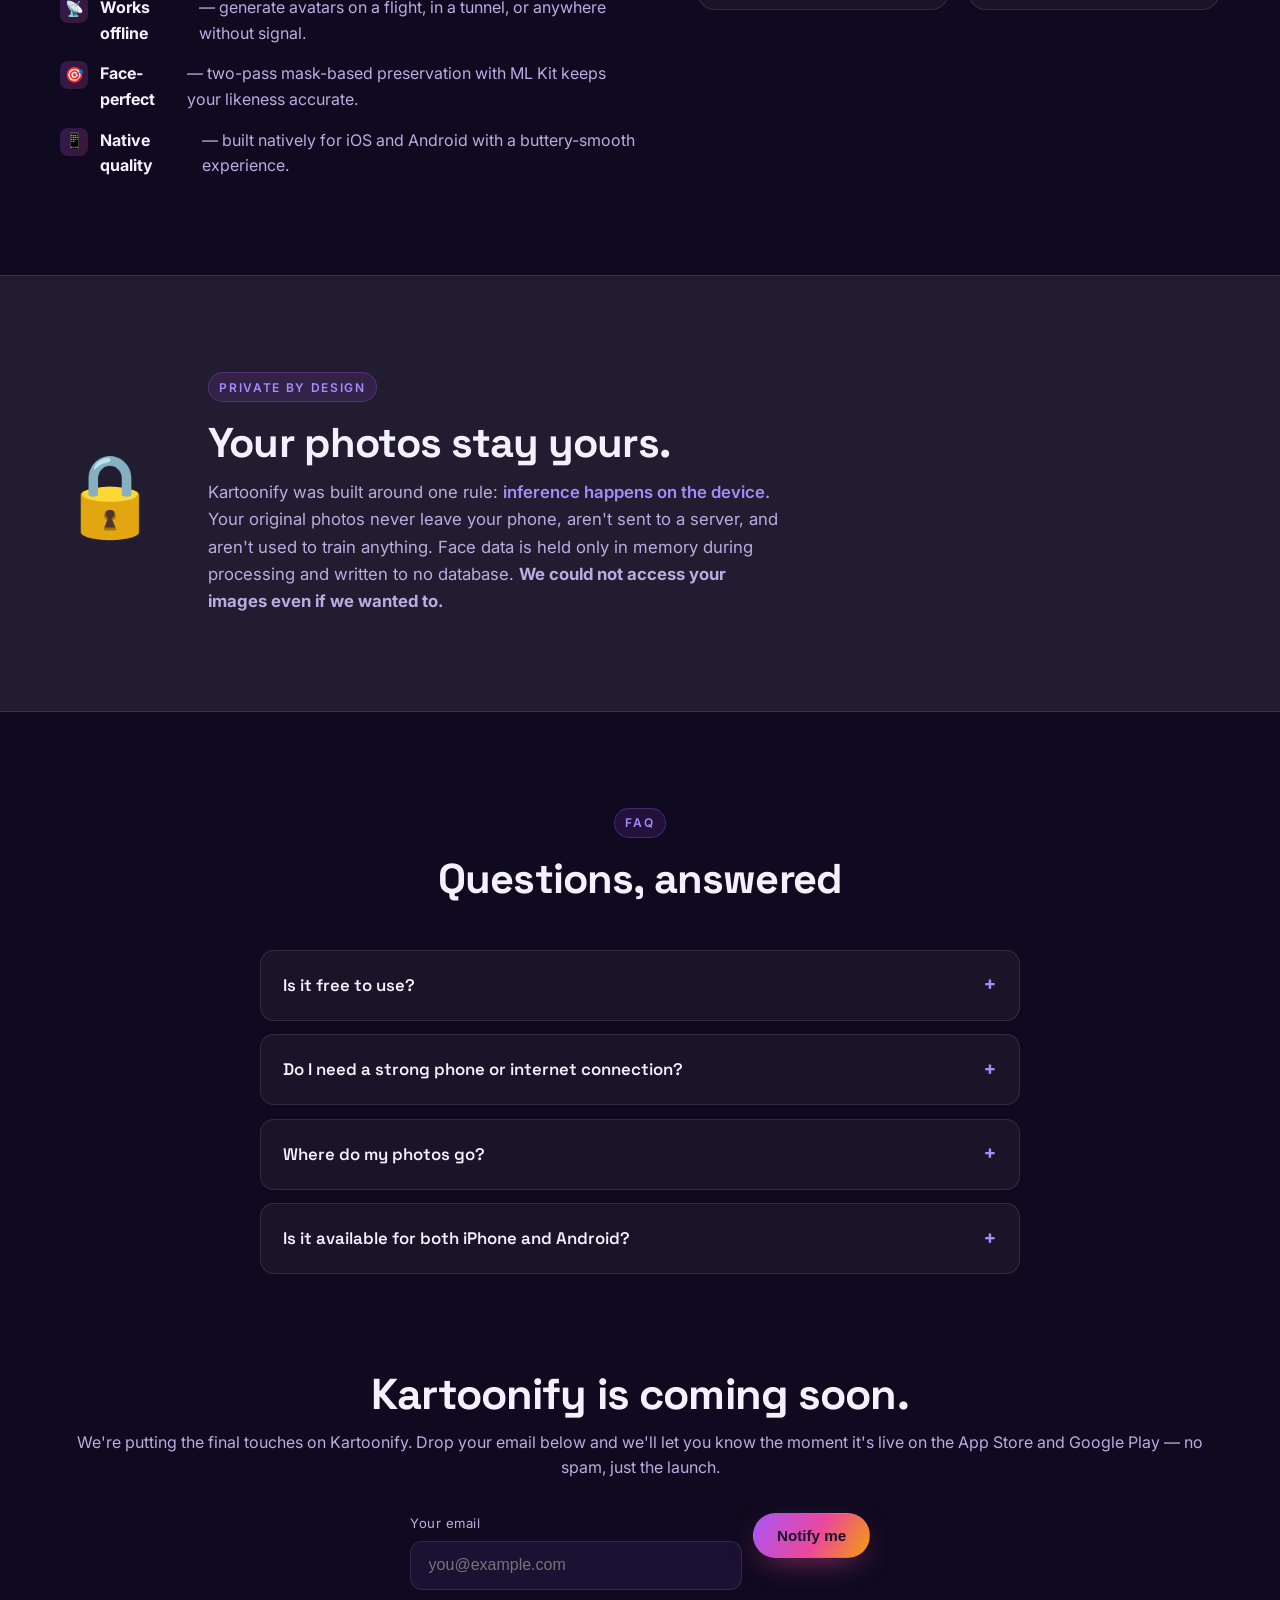
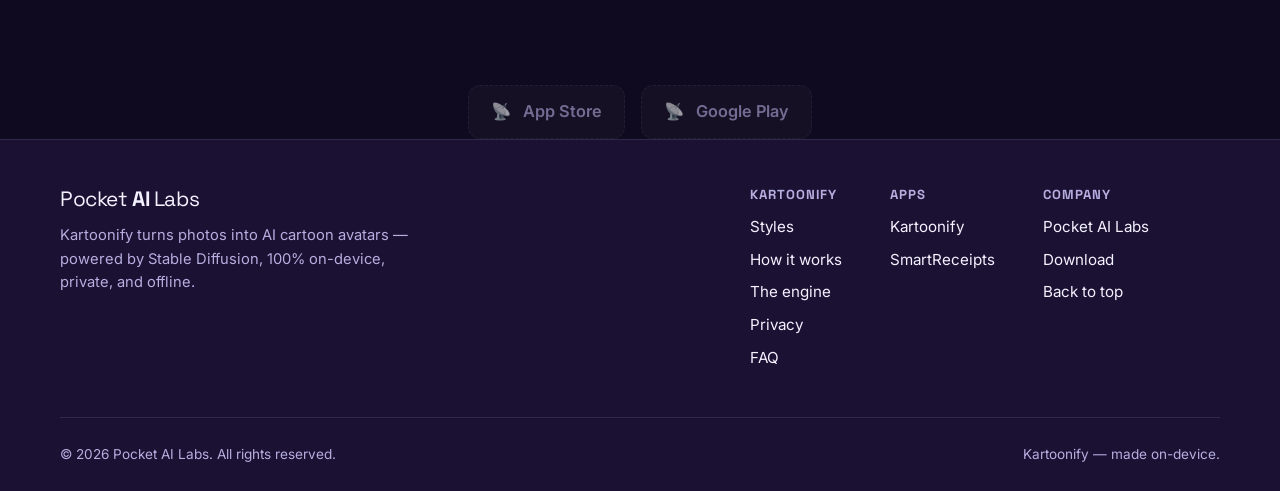
==== commit 9516dd9a: "Site: add GitHub Pages deploy, SEO/social assets (OG/twitter, robots, sitemap, favicon), and WebP im" ====
--- a/cartoonify.html
+++ b/cartoonify.html
@@ -4,14 +4,25 @@
   <meta charset="UTF-8" />
   <meta name="viewport" content="width=device-width, initial-scale=1.0" />
   <meta name="description" content="Kartoonify turns your photos and self-portraits into stunning AI cartoons — driven by Stable Diffusion 1.5, running entirely on-device on iPhone or Android, instantly and privately." />
+  <meta property="og:site_name" content="Pocket AI Labs" />
+  <meta property="og:type" content="website" />
+  <meta property="og:title" content="Kartoonify — AI Cartoon Avatars · by Pocket AI Labs" />
+  <meta property="og:description" content="Kartoonify transforms your photos into vibrant AI cartoon avatars — powered by Stable Diffusion 1.5, running entirely on-device. Zero uploads." />
+  <meta property="og:image" content="assets/social/og-kartoonify.svg" />
+  <meta name="twitter:card" content="summary_large_image" />
+  <meta name="twitter:title" content="Kartoonify — AI Cartoon Avatars · by Pocket AI Labs" />
+  <meta name="twitter:description" content="Kartoonify transforms your photos into vibrant AI cartoon avatars — powered by Stable Diffusion 1.5, running entirely on-device. Zero uploads." />
+  <meta name="twitter:image" content="assets/social/og-kartoonify.svg" />
   <meta name="theme-color" content="#7C3AED" />
-  <title>Kartoonify — AI Cartoon Avatars · by Pocket AI Labs</title>
+    <title>Kartoonify — AI Cartoon Avatars · by Pocket AI Labs</title>
+  <link rel="icon" type="image/svg+xml" href="assets/social/favicon.svg" />
+  <link rel="apple-touch-icon" href="assets/social/favicon.svg" />
   <link rel="preconnect" href="https://fonts.googleapis.com" />
   <link rel="preconnect" href="https://fonts.gstatic.com" crossorigin />
   <link href="https://fonts.googleapis.com/css2?family=Inter:wght@400;500;600;700;800&family=Space+Grotesk:wght@500;600;700;800&display=swap" rel="stylesheet" />
   <link rel="stylesheet" href="cartoonify.css" />
 </head>
-<body>
+<body id="top">
   <header class="site-header">
     <div class="container header-inner">
       <a href="index.html" class="brand" aria-label="Pocket AI Labs home">
@@ -73,12 +84,18 @@
         <div class="hero-visual" id="preview" aria-label="Before and after preview">
           <div class="comparison">
             <figure class="compare-side before">
-              <img class="avatar-placeholder" src="assets/images/kartoonify/original_512.png" alt="Original photo used in the Cartoonify demo" width="190" height="230" loading="lazy" />
+              <picture>
+  <source type="image/webp" srcset="assets/images/kartoonify/original_512.webp" />
+  <img class="avatar-placeholder" alt="Original photo used in the Cartoonify demo" width="190" height="230" loading="lazy">
+</picture>
               <figcaption>Original photo</figcaption>
             </figure>
             <div class="arrow" aria-hidden="true">&rarr;</div>
             <figure class="compare-side after">
-              <img class="avatar-placeholder filled" src="assets/images/kartoonify/fantasy_512.png" alt="Kartoonify output rendered from the original photo" width="190" height="230" loading="lazy" />
+              <picture>
+  <source type="image/webp" srcset="assets/images/kartoonify/fantasy_512.webp" />
+  <img class="avatar-placeholder filled" alt="Kartoonify output rendered from the original photo" width="190" height="230" loading="lazy">
+</picture>
               <figcaption>Kartoonify output</figcaption>
             </figure>
           </div>
@@ -94,12 +111,43 @@
         <p class="section-sub">Six built-in presets &mdash; pick the style that fits your mood, or write your own custom prompt to go beyond the defaults.</p>
       </div>
       <div class="style-grid">
-        <figure class="style-card s1"><img class="style-img" src="assets/images/kartoonify/cartoon_512.png" alt="Cartoon style output" width="220" height="275" loading="lazy" /><figcaption><b>Cartoon</b><span>Blocky colors &amp; crisp outlines</span></figcaption></figure>
-        <figure class="style-card s2"><img class="style-img" src="assets/images/kartoonify/anime_512.png" alt="Anime style output" width="220" height="275" loading="lazy" /><figcaption><b>Anime</b><span>Bright-eyed, big-haired animation</span></figcaption></figure>
-        <figure class="style-card s3"><img class="style-img" src="assets/images/kartoonify/oil_painting_512.png" alt="Oil Paint style output" width="220" height="275" loading="lazy" /><figcaption><b>Oil Paint</b><span>Rich, textured painterly strokes</span></figcaption></figure>
-        <figure class="style-card s4"><img class="style-img" src="assets/images/kartoonify/sketch_512.png" alt="Sketch style output" width="220" height="275" loading="lazy" /><figcaption><b>Sketch</b><span>Finely rendered graphite line-art</span></figcaption></figure>
-        <figure class="style-card s5"><img class="style-img" src="assets/images/kartoonify/water_color_512.png" alt="Water Color style output" width="220" height="275" loading="lazy" /><figcaption><b>Water Color</b><span>Soft, blended watercolor washes</span></figcaption></figure>
-        <figure class="style-card s6"><img class="style-img" src="assets/images/kartoonify/pixel_art_512.png" alt="Pixel Art style output" width="220" height="275" loading="lazy" /><figcaption><b>Pixel Art</b><span>Retro 8-bit style pixelation</span></figcaption></figure>
+        <figure class="style-card s1">
+      <picture>
+        <source type="image/webp" srcset="assets/images/kartoonify/cartoon_512.webp" />
+  <img class="style-img" alt="Cartoon style output" width="220" height="275" loading="lazy">
+
+      </picture>
+      <figcaption><b>Cartoon</b><span>Blocky colors &amp; crisp outlines</span></figcaption></figure>
+        <figure class="style-card s2"><picture>
+  <source type="image/webp" srcset="assets/images/kartoonify/anime_512.webp" />
+  <img class="style-img" alt="Anime style output" width="220" height="275" loading="lazy">
+
+      </picture>
+      <figcaption><b>Anime</b><span>Bright-eyed, big-haired animation</span></figcaption></figure>
+        <figure class="style-card s3"><picture>
+  <source type="image/webp" srcset="assets/images/kartoonify/oil_painting_512.webp" />
+  <img class="style-img" alt="Oil Paint style output" width="220" height="275" loading="lazy">
+
+      </picture>
+      <figcaption><b>Oil Paint</b><span>Rich, textured painterly strokes</span></figcaption></figure>
+        <figure class="style-card s4"><picture>
+  <source type="image/webp" srcset="assets/images/kartoonify/sketch_512.webp" />
+  <img class="style-img" alt="Sketch style output" width="220" height="275" loading="lazy">
+
+      </picture>
+      <figcaption><b>Sketch</b><span>Finely rendered graphite line-art</span></figcaption></figure>
+        <figure class="style-card s5"><picture>
+  <source type="image/webp" srcset="assets/images/kartoonify/water_color_512.webp" />
+  <img class="style-img" alt="Water Color style output" width="220" height="275" loading="lazy">
+
+      </picture>
+      <figcaption><b>Water Color</b><span>Soft, blended watercolor washes</span></figcaption></figure>
+        <figure class="style-card s6"><picture>
+  <source type="image/webp" srcset="assets/images/kartoonify/pixel_art_512.webp" />
+  <img class="style-img" alt="Pixel Art style output" width="220" height="275" loading="lazy">
+
+      </picture>
+      <figcaption><b>Pixel Art</b><span>Retro 8-bit style pixelation</span></figcaption></figure>
       </div>
     </section>
 
@@ -279,4 +327,4 @@
 
   <script src="js/main.js"></script>
 </body>
-</html>
+</html>
